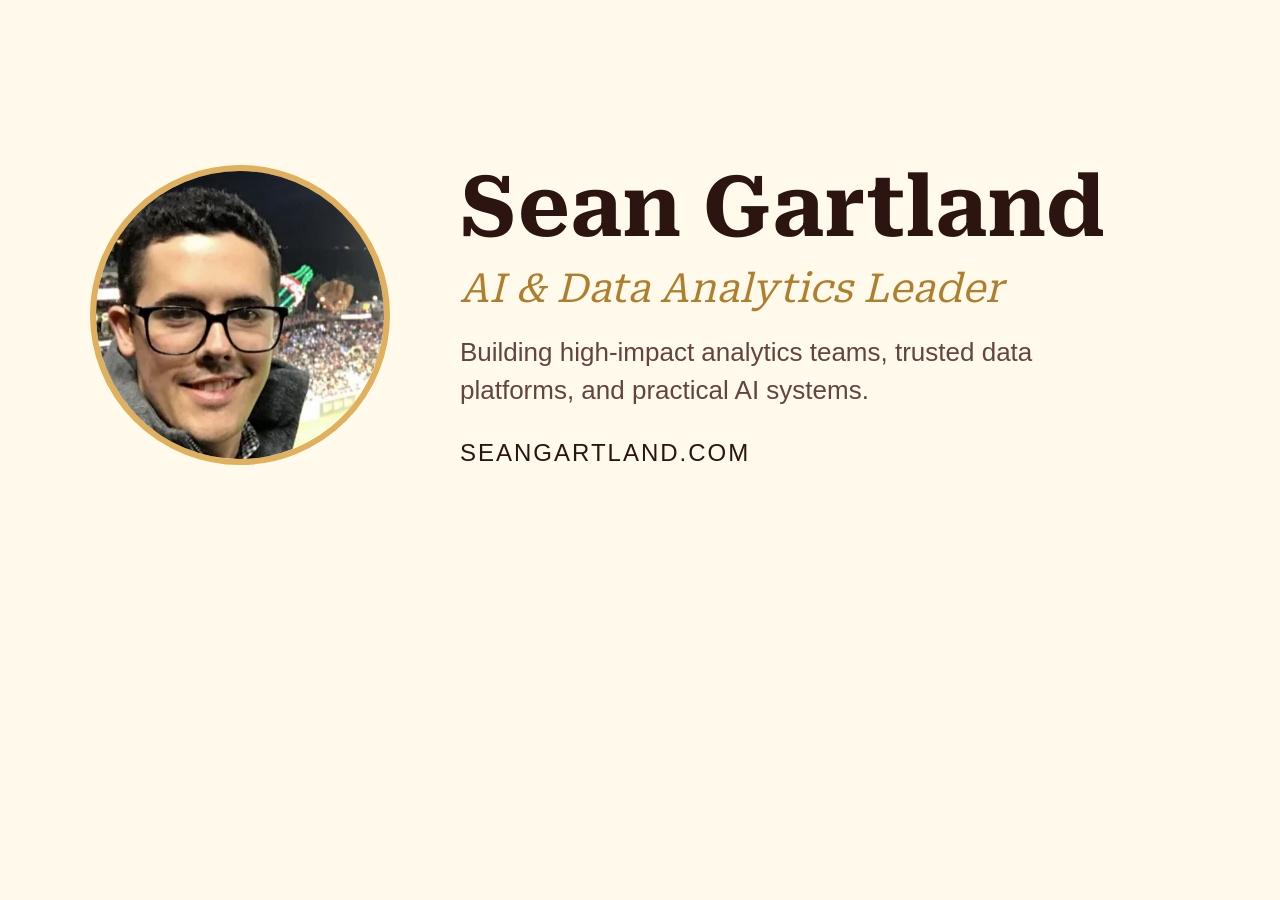
==== og-card.html @ f2afd616 "Favicon + SEO/social metadata overhaul (opus 5.5 reviewed) - New SG monogram favicon (vector paths, " ====
<!DOCTYPE html>
<html lang="en">
<head>
<meta charset="UTF-8" />
<style>
  @font-face {
    font-family: 'Roboto Serif';
    src: url('assets/fonts/roboto-serif-latin.woff2') format('woff2');
    font-weight: 100 900;
    font-display: swap;
  }
  * { margin: 0; padding: 0; box-sizing: border-box; }
  body {
    width: 1200px; height: 630px;
    background: #fffaeb;
    font-family: 'Roboto Serif', Georgia, serif;
    display: flex; align-items: center; justify-content: center;
    overflow: hidden;
  }
  .card { display: flex; align-items: center; gap: 70px; padding: 0 90px; width: 100%; }
  .photo {
    width: 300px; height: 300px; border-radius: 50%;
    object-fit: cover; flex-shrink: 0;
    border: 6px solid #e0b05c;
  }
  .name { font-size: 84px; font-weight: 700; color: #2c1511; line-height: 1.05; }
  .title { font-size: 40px; color: #b07f2e; margin-top: 14px; font-style: italic; }
  .tag { font-size: 26px; color: #65443d; margin-top: 22px; line-height: 1.45; max-width: 640px; font-family: -apple-system, 'Segoe UI', sans-serif; }
  .url { font-size: 24px; color: #2c1511; margin-top: 30px; letter-spacing: 2px; font-family: -apple-system, 'Segoe UI', sans-serif; }
</style>
</head>
<body>
  <div class="card">
    <img class="photo" src="assets/headshot/irlpfp.jpg" alt="" />
    <div>
      <div class="name">Sean Gartland</div>
      <div class="title">AI &amp; Data Analytics Leader</div>
      <div class="tag">Building high-impact analytics teams, trusted data platforms, and practical AI systems.</div>
      <div class="url">SEANGARTLAND.COM</div>
    </div>
  </div>
</body>
</html>
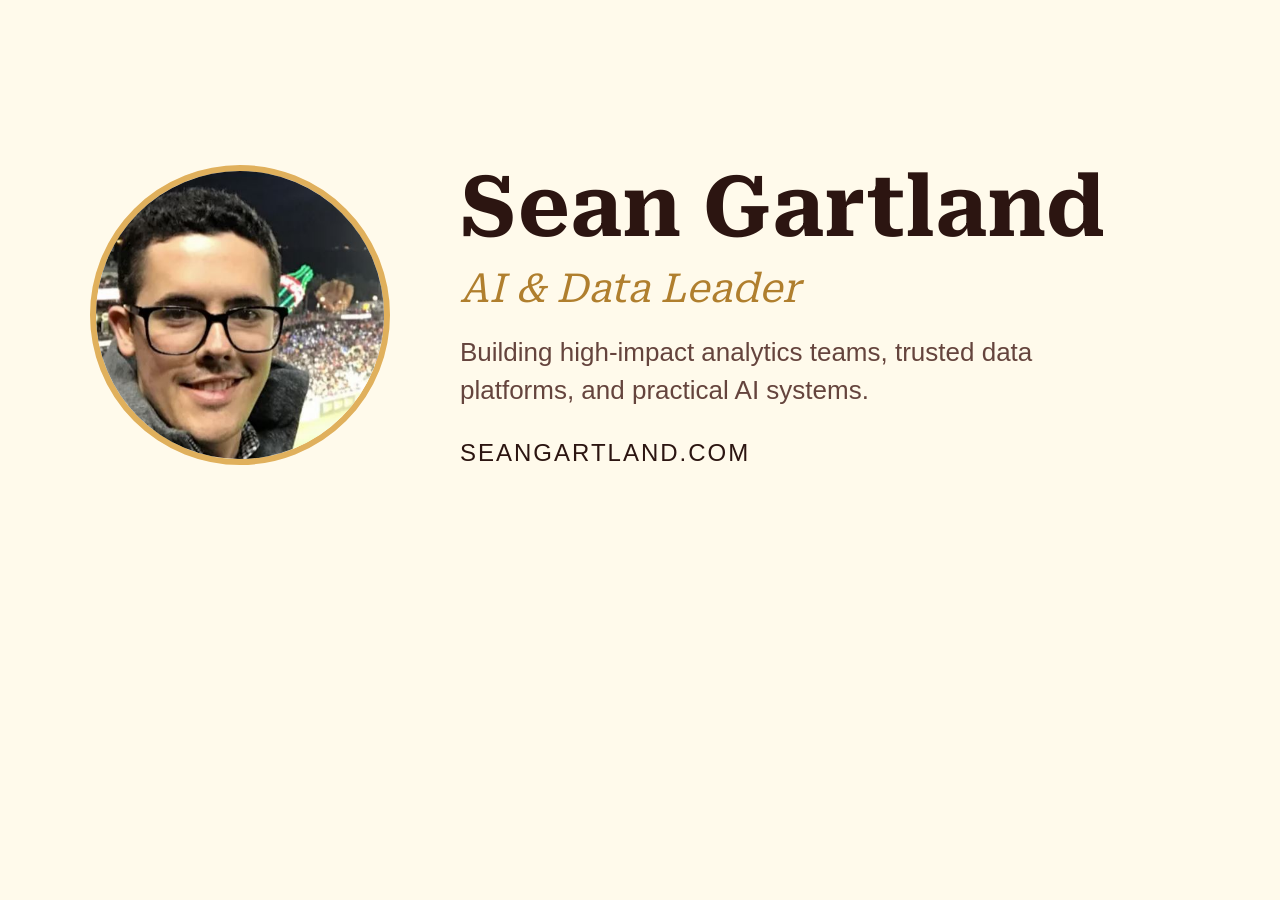
==== commit 7fff2bbe: "Hero title: AI & Data Leader, cut filler adjectives - Hero, <title>, og:title, twitter:title, image " ====
--- a/og-card.html
+++ b/og-card.html
@@ -34,7 +34,7 @@
     <img class="photo" src="assets/headshot/irlpfp.jpg" alt="" />
     <div>
       <div class="name">Sean Gartland</div>
-      <div class="title">AI &amp; Data Analytics Leader</div>
+      <div class="title">AI &amp; Data Leader</div>
       <div class="tag">Building high-impact analytics teams, trusted data platforms, and practical AI systems.</div>
       <div class="url">SEANGARTLAND.COM</div>
     </div>
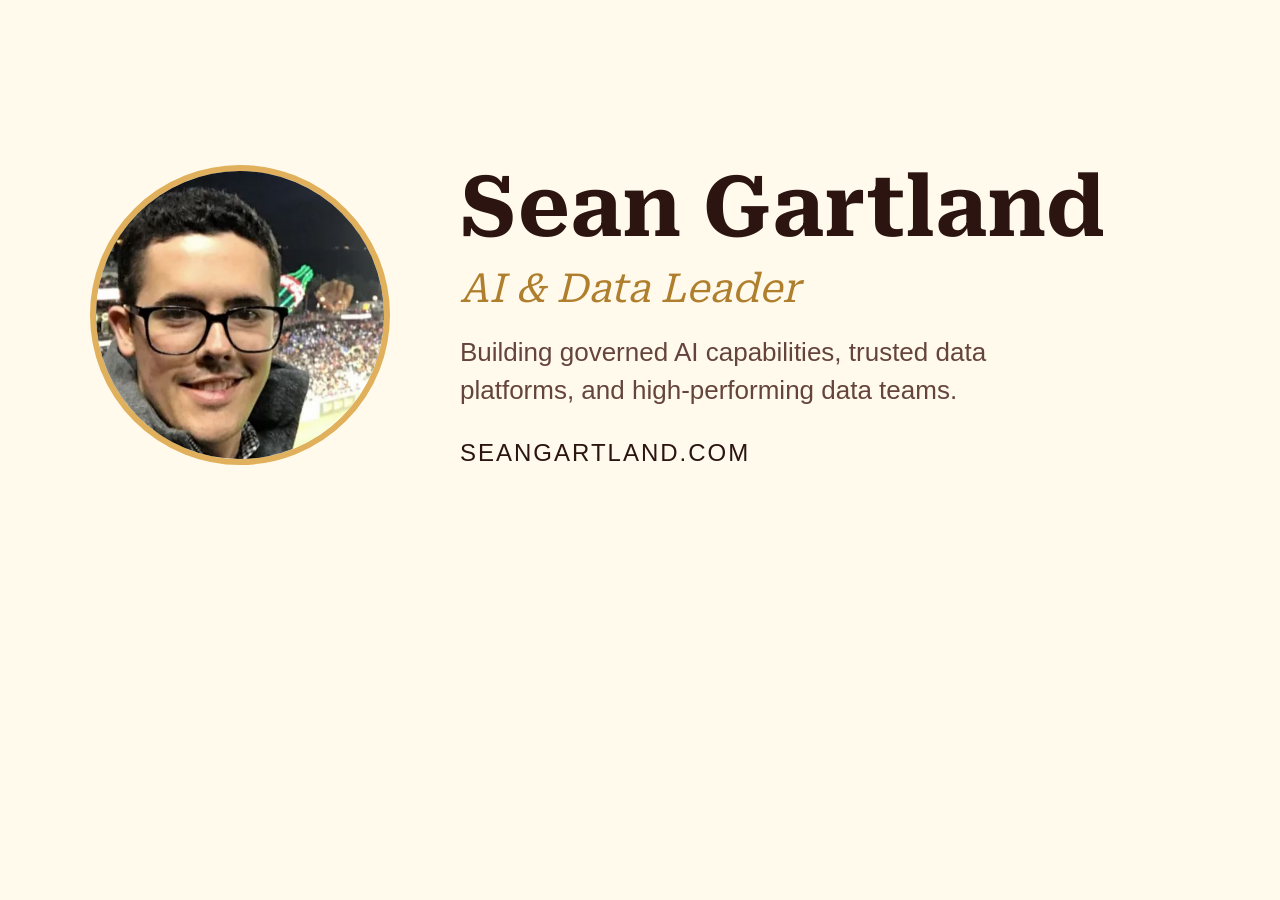
==== commit 35ef1a76: "Site review implementation: mobile-first hero, Experience rewrite, AI capability panel, Selected Bui" ====
--- a/og-card.html
+++ b/og-card.html
@@ -35,7 +35,7 @@
     <div>
       <div class="name">Sean Gartland</div>
       <div class="title">AI &amp; Data Leader</div>
-      <div class="tag">Building high-impact analytics teams, trusted data platforms, and practical AI systems.</div>
+      <div class="tag">Building governed AI capabilities, trusted data platforms, and high-performing data teams.</div>
       <div class="url">SEANGARTLAND.COM</div>
     </div>
   </div>
